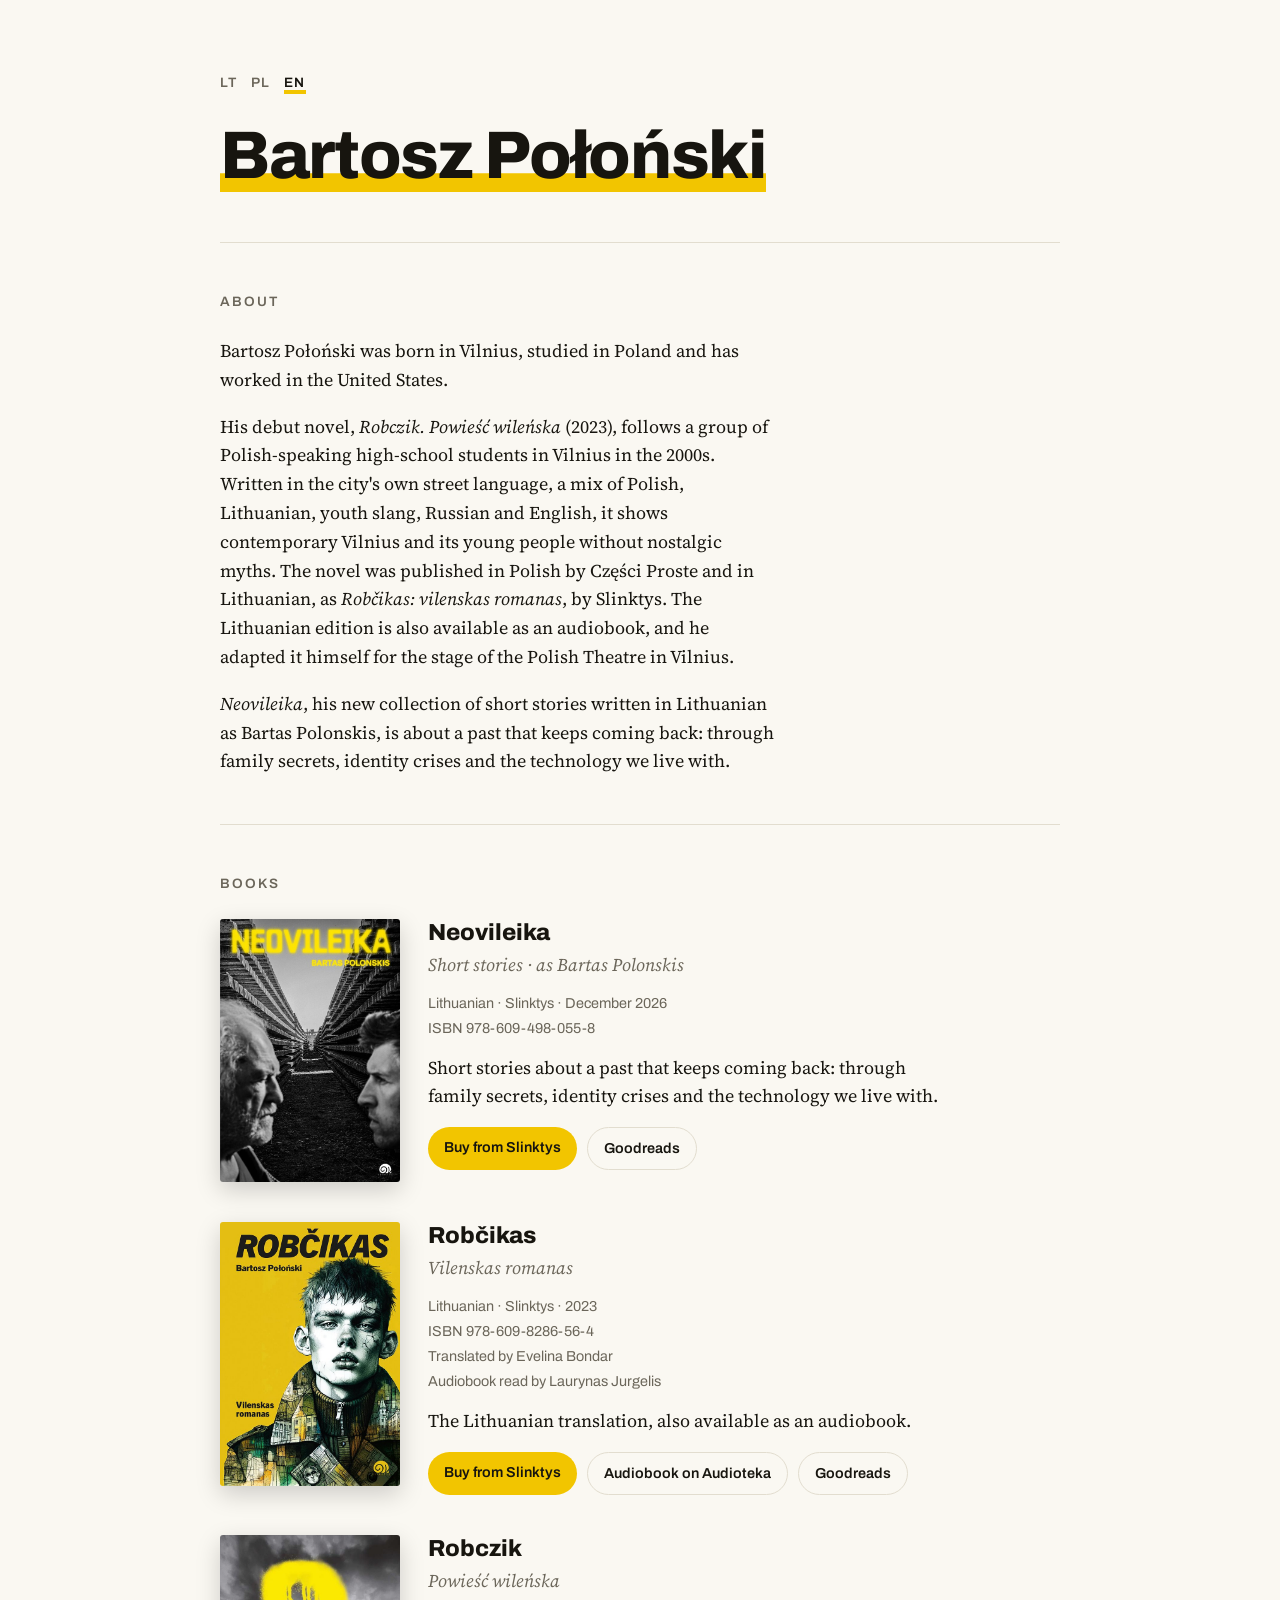
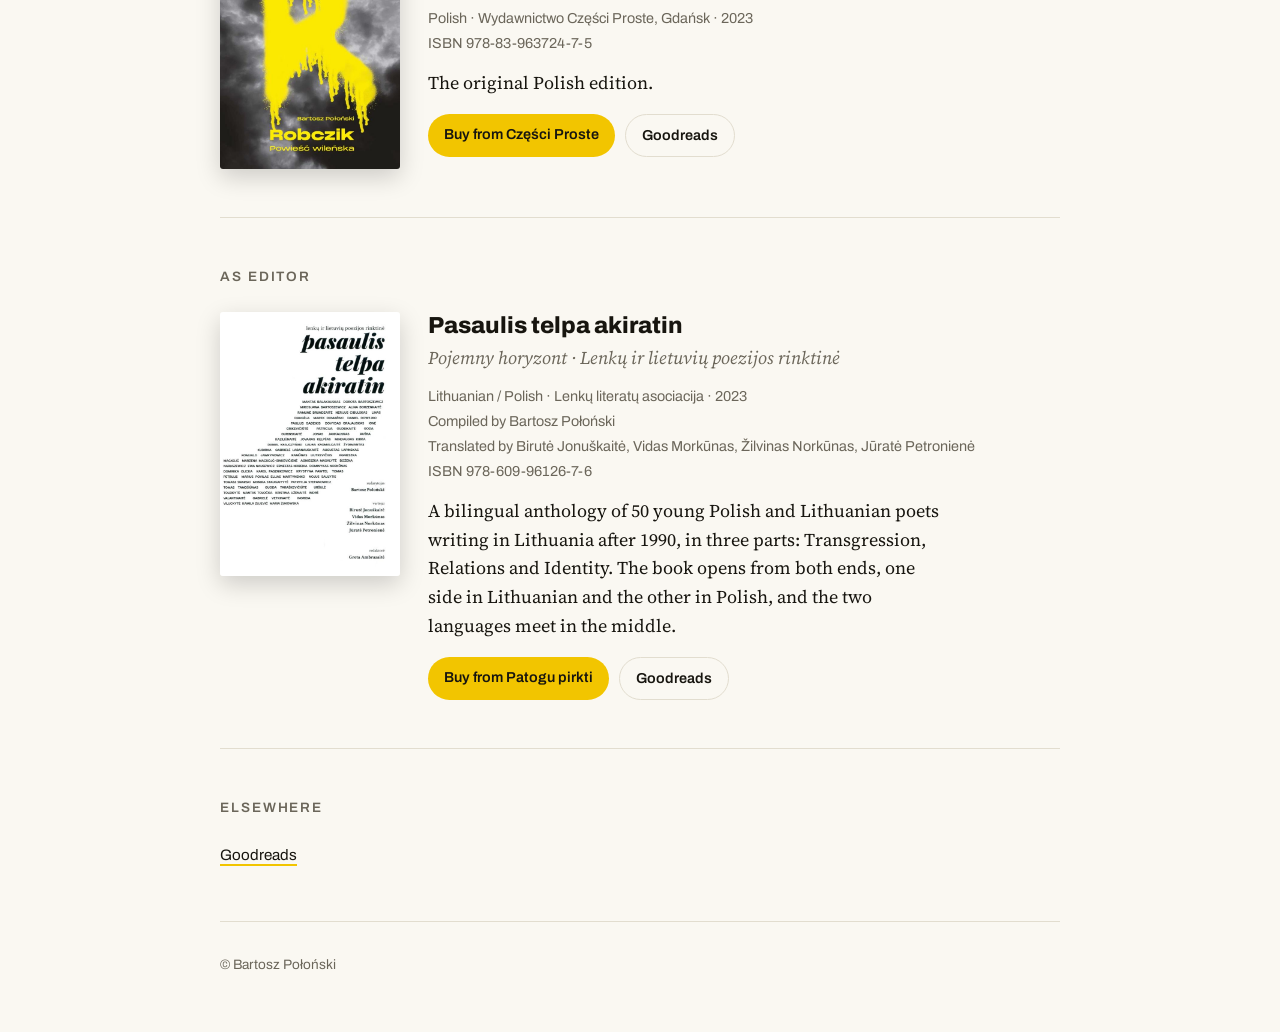
==== en/index.html @ 81e1cc65 "Trilingual site: Lithuanian main, Polish /pl/, English /en/; shared style.css" ====
<!doctype html>
<html lang="en">
<head>
<meta charset="utf-8">
<meta name="viewport" content="width=device-width, initial-scale=1">
<title>Bartosz Połoński</title>
<meta name="description" content="Bartosz Połoński (Bartas Polonskis): Robczik / Robčikas, Neovileika, Pasaulis telpa akiratin.">
<meta property="og:title" content="Bartosz Połoński">
<meta property="og:description" content="Robczik / Robčikas, Neovileika, Pasaulis telpa akiratin.">
<meta property="og:image" content="https://barelief.github.io/images/robczik_lt.jpg">
<link rel="canonical" href="https://barelief.github.io/en/">
<link rel="alternate" hreflang="lt" href="https://barelief.github.io/">
<link rel="alternate" hreflang="pl" href="https://barelief.github.io/pl/">
<link rel="alternate" hreflang="en" href="https://barelief.github.io/en/">
<link rel="alternate" hreflang="x-default" href="https://barelief.github.io/">
<link rel="preconnect" href="https://fonts.googleapis.com">
<link rel="preconnect" href="https://fonts.gstatic.com" crossorigin>
<link href="https://fonts.googleapis.com/css2?family=Archivo:wght@400;600;800&family=Source+Serif+4:ital,wght@0,400;0,600;1,400&display=swap" rel="stylesheet">
<link rel="stylesheet" href="../style.css">
</head>
<body>
<div class="wrap">
  <header>
    <nav class="langs" aria-label="Language">
      <a href="../" hreflang="lt" lang="lt">LT</a>
      <a href="../pl/" hreflang="pl" lang="pl">PL</a>
      <a href="./" hreflang="en" aria-current="page">EN</a>
    </nav>
    <h1><span>Bartosz Połoński</span></h1>
  </header>

  <section class="bio">
    <h2>About</h2>
    <p>Bartosz Połoński was born in Vilnius, studied in Poland and has worked in the United States.</p>
    <p>His debut novel, <em>Robczik. Powieść wileńska</em> (2023), follows a group of Polish-speaking high-school students in Vilnius in the 2000s. Written in the city's own street language, a mix of Polish, Lithuanian, youth slang, Russian and English, it shows contemporary Vilnius and its young people without nostalgic myths. The novel was published in Polish by Części Proste and in Lithuanian, as <em>Robčikas: vilenskas romanas</em>, by Slinktys. The Lithuanian edition is also available as an audiobook, and he adapted it himself for the stage of the Polish Theatre in Vilnius.</p>
    <p><em>Neovileika</em>, his new collection of short stories written in Lithuanian as Bartas Polonskis, is about a past that keeps coming back: through family secrets, identity crises and the technology we live with.</p>
  </section>

  <section>
    <h2>Books</h2>

    <article class="book">
      <img src="../images/neo.jpg" alt="Cover of Neovileika" width="600" height="877">
      <div>
        <h3>Neovileika</h3>
        <p class="sub">Short stories · as Bartas Polonskis</p>
        <div class="meta">
          <div>Lithuanian · Slinktys · December 2026</div>
          <div>ISBN 978-609-498-055-8</div>
        </div>
        <p class="desc">Short stories about a past that keeps coming back: through family secrets, identity crises and the technology we live with.</p>
        <div class="buttons">
          <a class="btn" href="https://www.slinktys.lt/neovileika.htmlb">Buy from Slinktys</a>
          <a class="btn ghost" href="https://www.goodreads.com/book/show/262122124-neovileika">Goodreads</a>
        </div>
      </div>
    </article>

    <article class="book">
      <img src="../images/robczik_lt.jpg" alt="Cover of Robčikas: vilenskas romanas" width="570" height="836">
      <div>
        <h3>Robčikas</h3>
        <p class="sub">Vilenskas romanas</p>
        <div class="meta">
          <div>Lithuanian · Slinktys · 2023</div>
          <div>ISBN 978-609-8286-56-4</div>
          <div>Translated by Evelina Bondar</div>
          <div>Audiobook read by Laurynas Jurgelis</div>
        </div>
        <p class="desc">The Lithuanian translation, also available as an audiobook.</p>
        <div class="buttons">
          <a class="btn" href="https://www.slinktys.lt/405-robcikas.htmls">Buy from Slinktys</a>
          <a class="btn ghost" href="https://audioteka.com/lt/audiobook/robcikas/">Audiobook on Audioteka</a>
          <a class="btn ghost" href="https://www.goodreads.com/book/show/209229170-rob-ikas">Goodreads</a>
        </div>
      </div>
    </article>

    <article class="book">
      <img src="../images/robczik_pl.jpg" alt="Cover of Robczik. Powieść wileńska" width="600" height="782">
      <div>
        <h3>Robczik</h3>
        <p class="sub">Powieść wileńska</p>
        <div class="meta">
          <div>Polish · Wydawnictwo Części Proste, Gdańsk · 2023</div>
          <div>ISBN 978-83-963724-7-5</div>
        </div>
        <p class="desc">The original Polish edition.</p>
        <div class="buttons">
          <a class="btn" href="https://czesciproste.pl/sklep/23-robczik.html">Buy from Części Proste</a>
          <a class="btn ghost" href="https://www.goodreads.com/book/show/199139488">Goodreads</a>
        </div>
      </div>
    </article>
  </section>

  <section>
    <h2>As editor</h2>

    <article class="book">
      <img src="../images/pta_lt.jpg" alt="Cover of Pasaulis telpa akiratin" width="600" height="881">
      <div>
        <h3>Pasaulis telpa akiratin</h3>
        <p class="sub">Pojemny horyzont · Lenkų ir lietuvių poezijos rinktinė</p>
        <div class="meta">
          <div>Lithuanian / Polish · Lenkų literatų asociacija · 2023</div>
          <div>Compiled by Bartosz Połoński</div>
          <div>Translated by Birutė Jonuškaitė, Vidas Morkūnas, Žilvinas Norkūnas, Jūratė Petronienė</div>
          <div>ISBN 978-609-96126-7-6</div>
        </div>
        <p class="desc">A bilingual anthology of 50 young Polish and Lithuanian poets writing in Lithuania after 1990, in three parts: Transgression, Relations and Identity. The book opens from both ends, one side in Lithuanian and the other in Polish, and the two languages meet in the middle.</p>
        <div class="buttons">
          <a class="btn" href="https://www.patogupirkti.lt/knyga/pasaulis-telpa-akiratin-lenku-ir-lietuviu-poezijos-rinktine.html">Buy from Patogu pirkti</a>
          <a class="btn ghost" href="https://www.goodreads.com/book/show/262121691-pasaulis-telpa-akiratin-lenk-ir-lietuvi-poezijos-rinktin">Goodreads</a>
        </div>
      </div>
    </article>
  </section>

  <section class="contact">
    <h2>Elsewhere</h2>
    <ul>
      <li><a href="https://www.goodreads.com/author/show/44415047.Bartosz_Po_o_ski">Goodreads</a></li>
    </ul>
  </section>

  <footer>© Bartosz Połoński</footer>
</div>
</body>
</html>
---- style.css ----
:root {
  --bg: #faf8f2;
  --fg: #17150f;
  --muted: #6b665a;
  --line: #e2ddcf;
  --accent: #f2c500;
  --card: #ffffff;
}
@media (prefers-color-scheme: dark) {
  :root {
    --bg: #141310;
    --fg: #f1eee6;
    --muted: #a39e90;
    --line: #2e2b24;
    --card: #1c1a16;
  }
}
* { box-sizing: border-box; }
html { -webkit-text-size-adjust: 100%; }
body {
  margin: 0;
  background: var(--bg);
  color: var(--fg);
  font: 18px/1.6 "Source Serif 4", Georgia, serif;
}
.wrap { max-width: 880px; margin: 0 auto; padding: 0 20px; }
header { padding: 72px 0 40px; border-bottom: 1px solid var(--line); }
h1, h2, h3, .sans { font-family: "Archivo", system-ui, sans-serif; }
h1 {
  font-size: clamp(2.4rem, 7vw, 4.2rem);
  font-weight: 800;
  line-height: 1.02;
  letter-spacing: -0.02em;
  margin: 0 0 12px;
}
h1 span { box-shadow: inset 0 -0.28em 0 var(--accent); }
section { padding: 48px 0; border-bottom: 1px solid var(--line); }
h2 { font-size: 0.85rem; text-transform: uppercase; letter-spacing: 0.14em; color: var(--muted); margin: 0 0 24px; font-weight: 600; }
.bio p { margin: 0 0 1em; max-width: 62ch; }
.bio p:last-child { margin-bottom: 0; }
.lang { color: var(--muted); font-style: italic; font-size: 0.95rem; }
.book {
  display: grid;
  grid-template-columns: 180px 1fr;
  gap: 28px;
  align-items: start;
  margin-bottom: 40px;
}
.book:last-child { margin-bottom: 0; }
.book img { width: 100%; height: auto; display: block; border-radius: 3px; box-shadow: 0 8px 24px rgba(0,0,0,0.18); }
.book h3 { margin: 0 0 4px; font-size: 1.45rem; line-height: 1.2; font-weight: 800; }
.book .sub { margin: 0 0 12px; color: var(--muted); font-style: italic; }
.meta { font-family: "Archivo", sans-serif; font-size: 0.9rem; color: var(--muted); margin: 0 0 14px; }
.meta div { margin: 2px 0; }
.book p.desc { margin: 0 0 16px; max-width: 58ch; }
.buttons { display: flex; flex-wrap: wrap; gap: 10px; }
.btn {
  font-family: "Archivo", sans-serif;
  font-size: 0.9rem;
  font-weight: 600;
  text-decoration: none;
  color: #17150f;
  background: var(--accent);
  padding: 9px 16px;
  border-radius: 999px;
}
.btn.ghost { background: transparent; color: var(--fg); border: 1px solid var(--line); }
.btn:hover { filter: brightness(0.95); }
.contact a { color: var(--fg); text-decoration-color: var(--accent); text-decoration-thickness: 2px; text-underline-offset: 4px; }
.contact ul { list-style: none; padding: 0; margin: 0; font-family: "Archivo", sans-serif; font-size: 0.95rem; }
.contact li { margin: 6px 0; }
footer { padding: 32px 0 56px; color: var(--muted); font-family: "Archivo", sans-serif; font-size: 0.85rem; }
@media (max-width: 600px) {
  header { padding: 48px 0 32px; }
  .book { grid-template-columns: 110px 1fr; gap: 18px; }
  .book h3 { font-size: 1.2rem; }
}
.langs { display: flex; gap: 14px; margin: 0 0 28px; font-family: "Archivo", sans-serif; font-size: 0.85rem; font-weight: 600; letter-spacing: 0.08em; }
.langs a { color: var(--muted); text-decoration: none; }
.langs a:hover { color: var(--fg); }
.langs a[aria-current] { color: var(--fg); box-shadow: inset 0 -0.3em 0 var(--accent); }
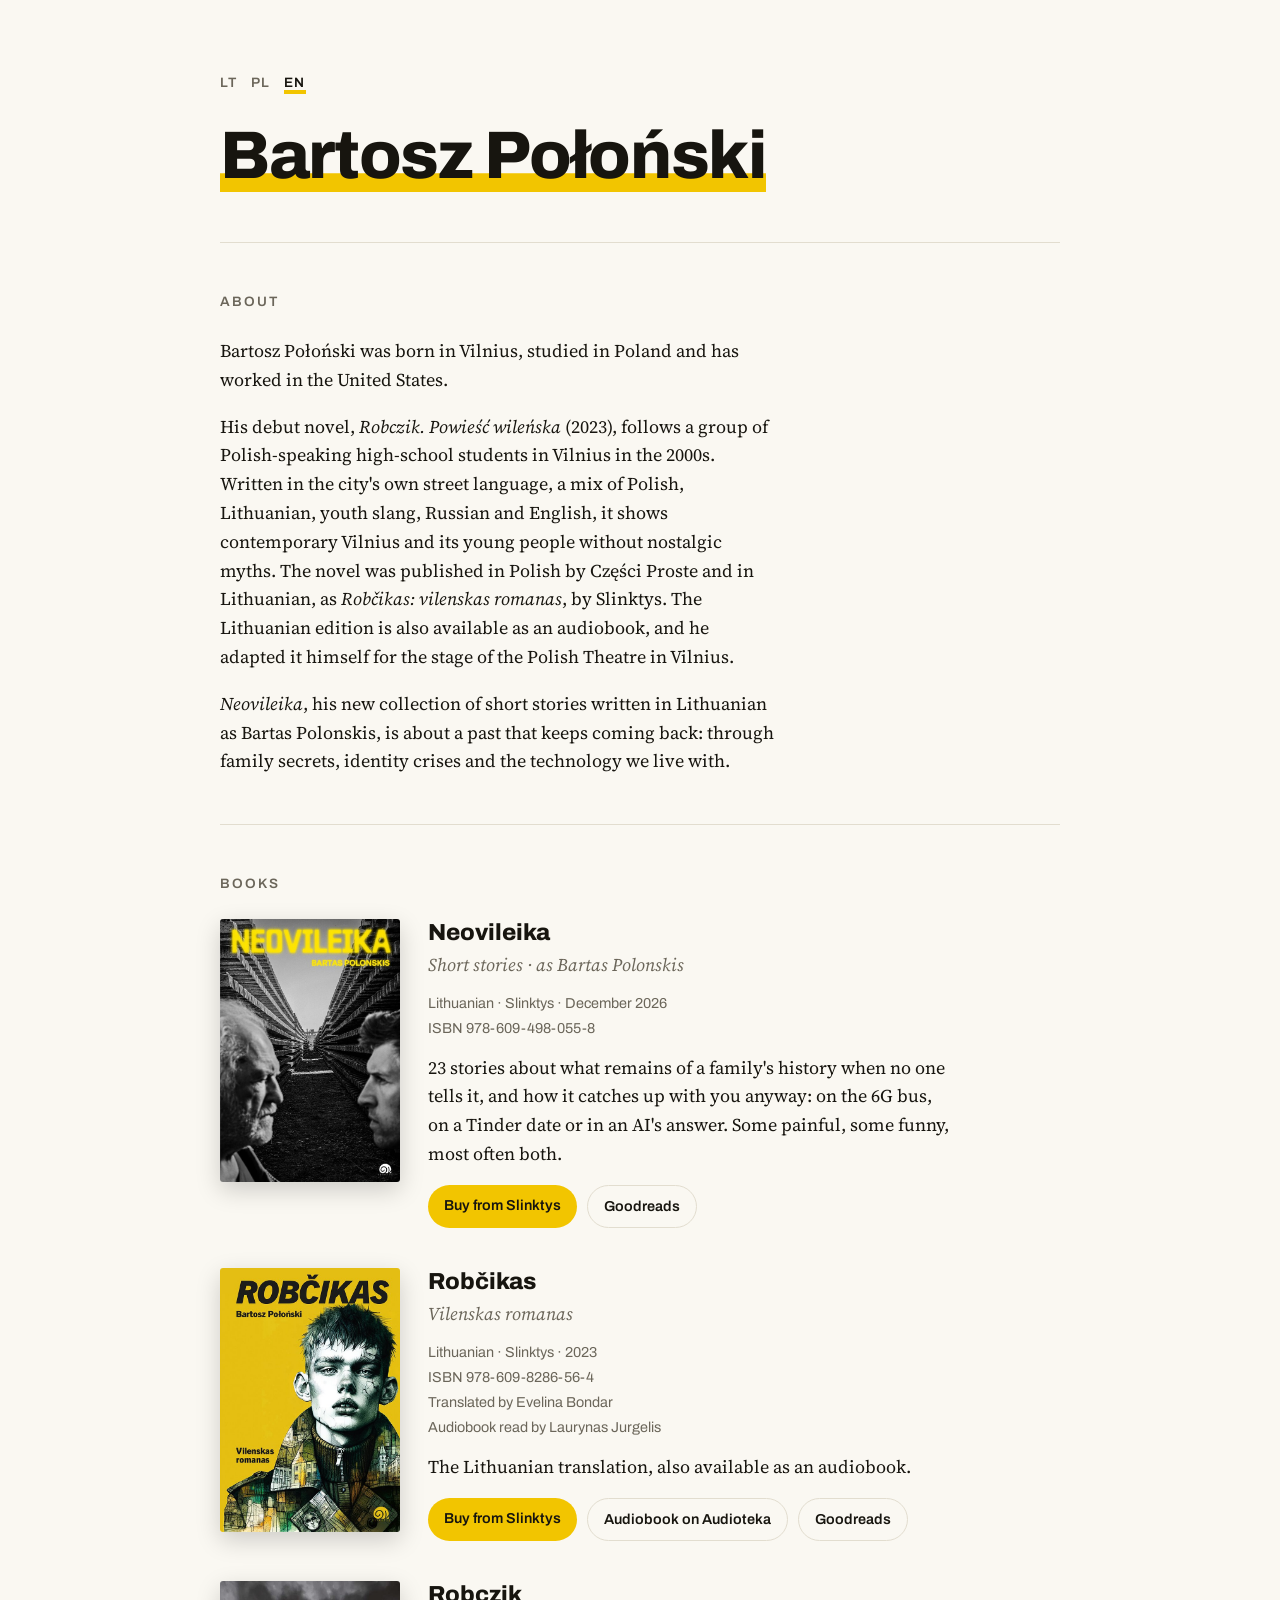
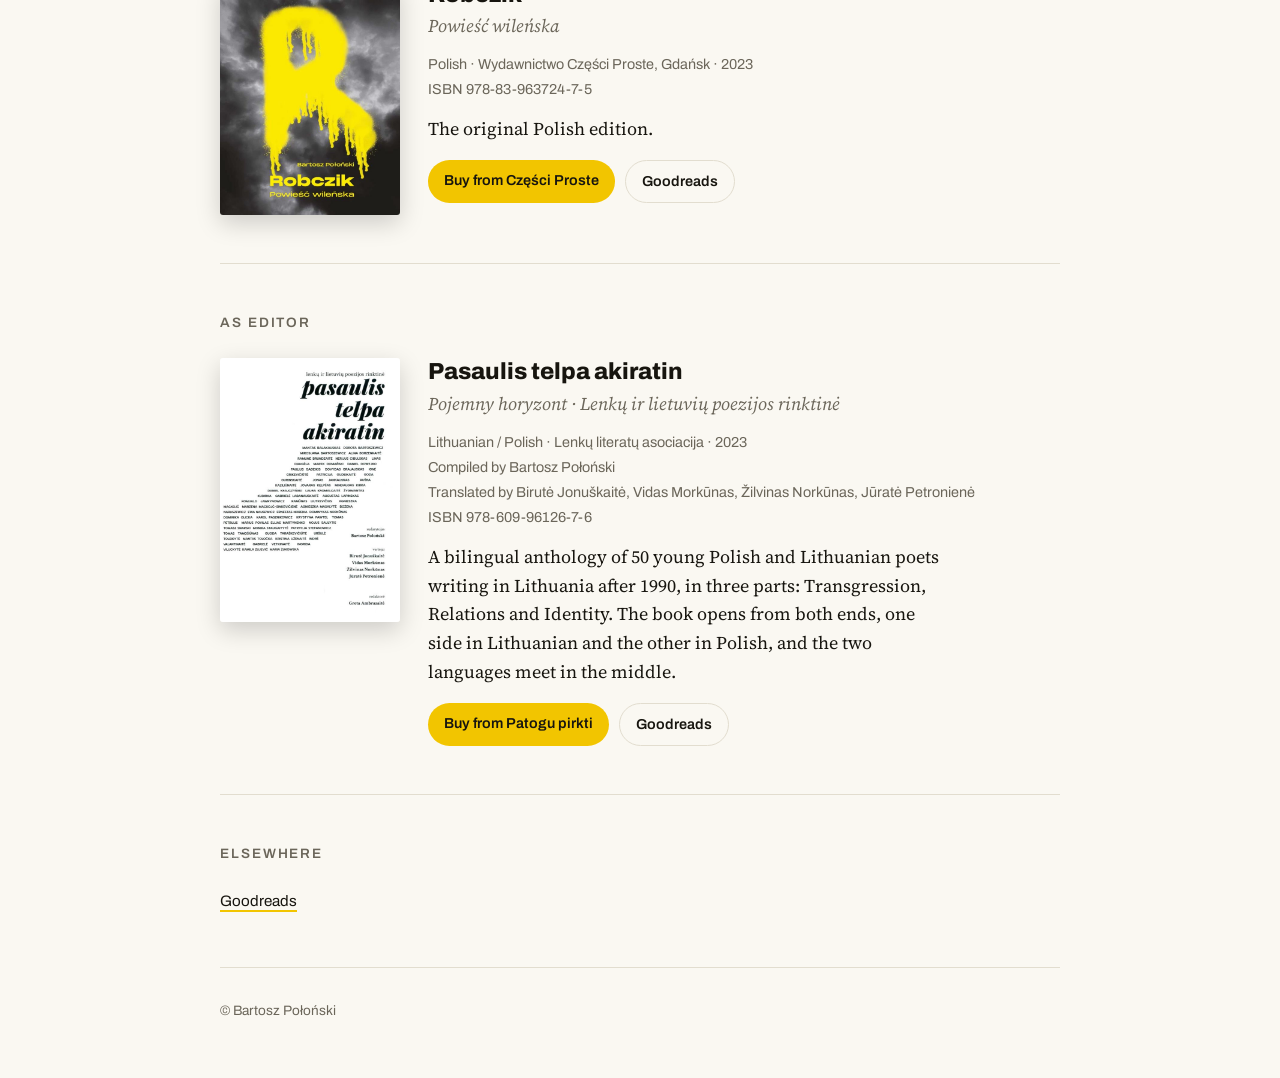
==== commit 6926f145: "Neovileika: new short description (LT/PL/EN)" ====
--- a/en/index.html
+++ b/en/index.html
@@ -48,7 +48,7 @@
           <div>Lithuanian · Slinktys · December 2026</div>
           <div>ISBN 978-609-498-055-8</div>
         </div>
-        <p class="desc">Short stories about a past that keeps coming back: through family secrets, identity crises and the technology we live with.</p>
+        <p class="desc">23 stories about what remains of a family's history when no one tells it, and how it catches up with you anyway: on the 6G bus, on a Tinder date or in an AI's answer. Some painful, some funny, most often both.</p>
         <div class="buttons">
           <a class="btn" href="https://www.slinktys.lt/neovileika.htmlb">Buy from Slinktys</a>
           <a class="btn ghost" href="https://www.goodreads.com/book/show/262122124-neovileika">Goodreads</a>
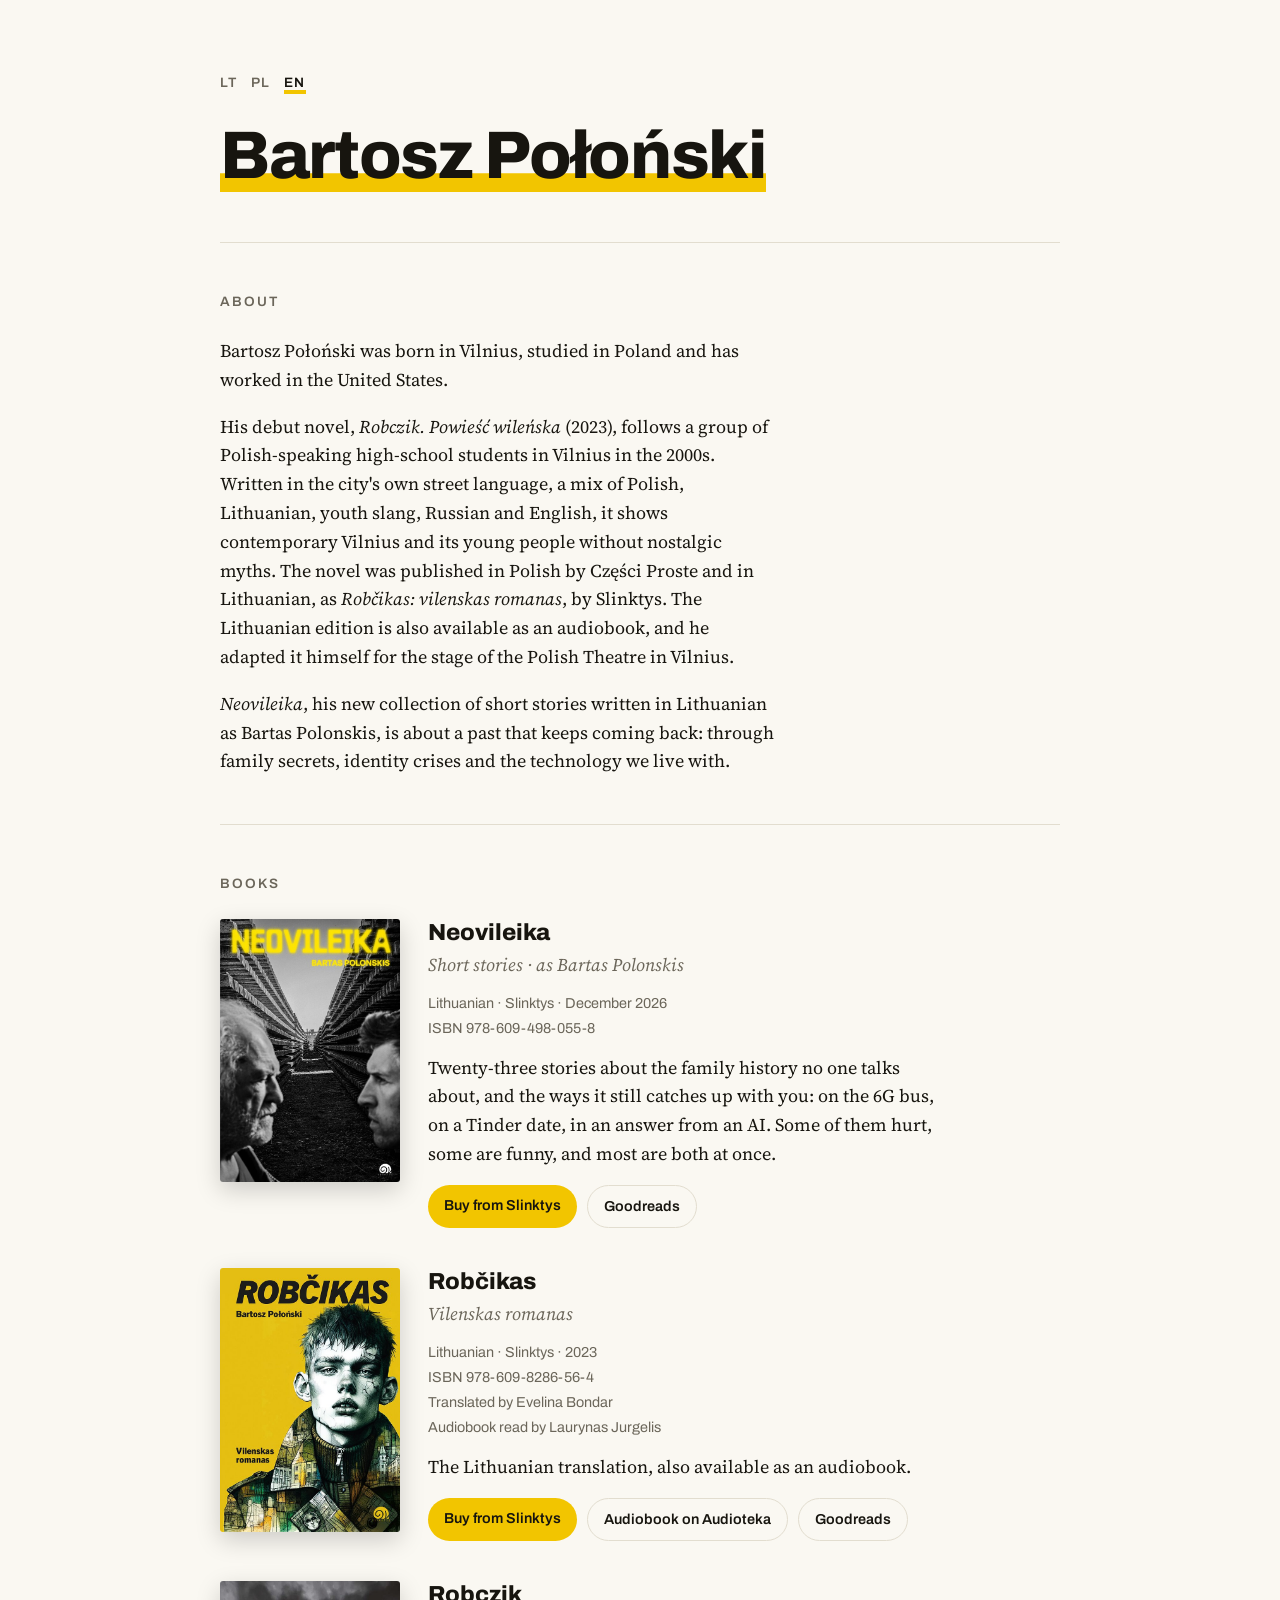
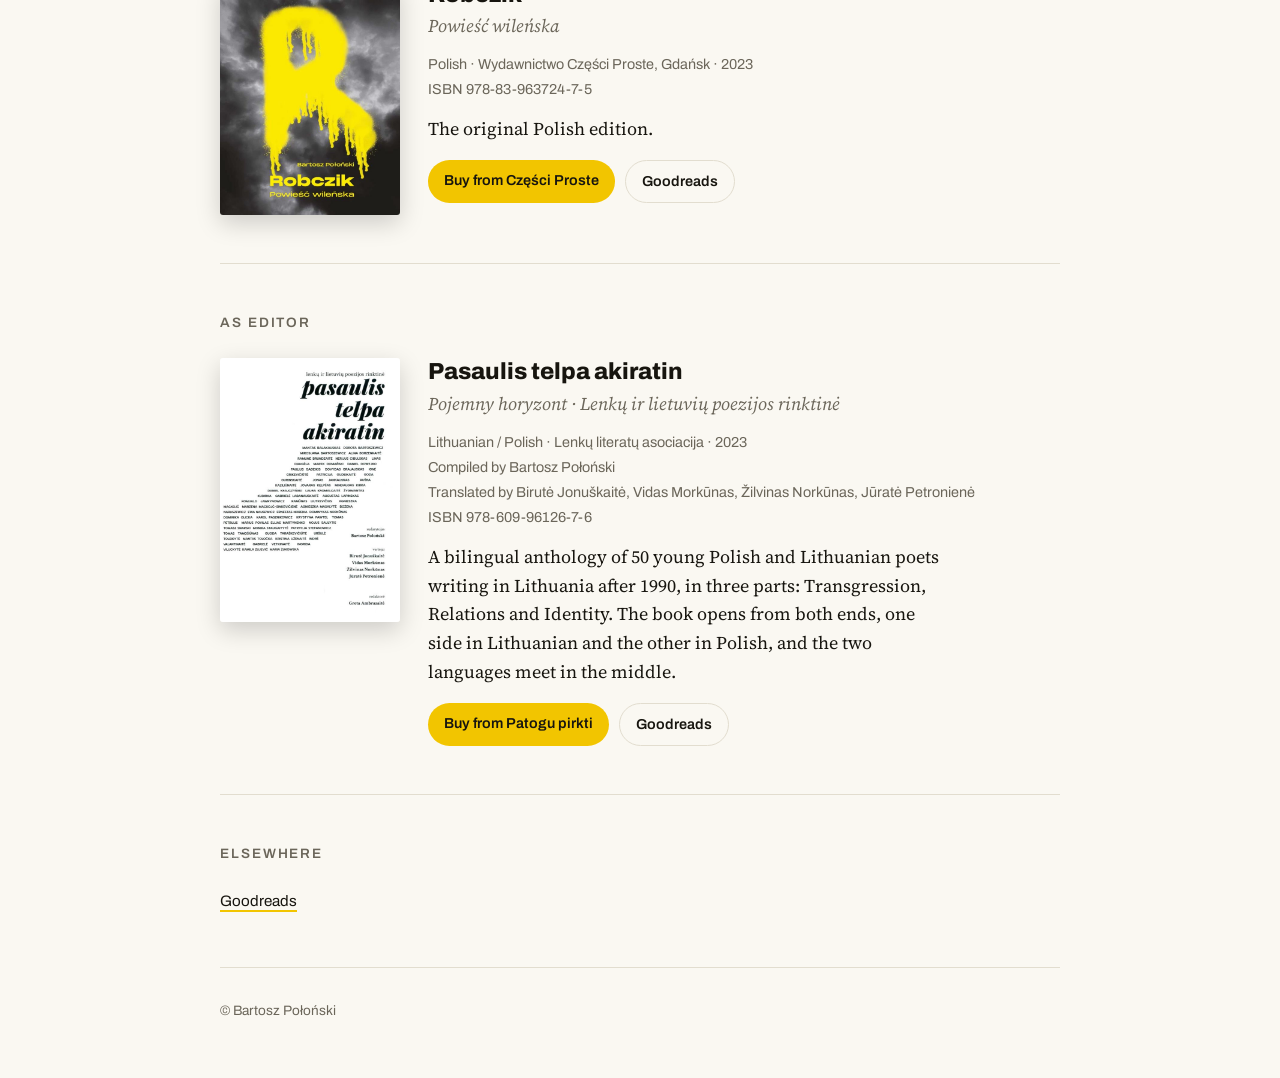
==== commit 344e397d: "Neovileika: native-sounding summary per language" ====
--- a/en/index.html
+++ b/en/index.html
@@ -48,7 +48,7 @@
           <div>Lithuanian · Slinktys · December 2026</div>
           <div>ISBN 978-609-498-055-8</div>
         </div>
-        <p class="desc">23 stories about what remains of a family's history when no one tells it, and how it catches up with you anyway: on the 6G bus, on a Tinder date or in an AI's answer. Some painful, some funny, most often both.</p>
+        <p class="desc">Twenty-three stories about the family history no one talks about, and the ways it still catches up with you: on the 6G bus, on a Tinder date, in an answer from an AI. Some of them hurt, some are funny, and most are both at once.</p>
         <div class="buttons">
           <a class="btn" href="https://www.slinktys.lt/neovileika.htmlb">Buy from Slinktys</a>
           <a class="btn ghost" href="https://www.goodreads.com/book/show/262122124-neovileika">Goodreads</a>
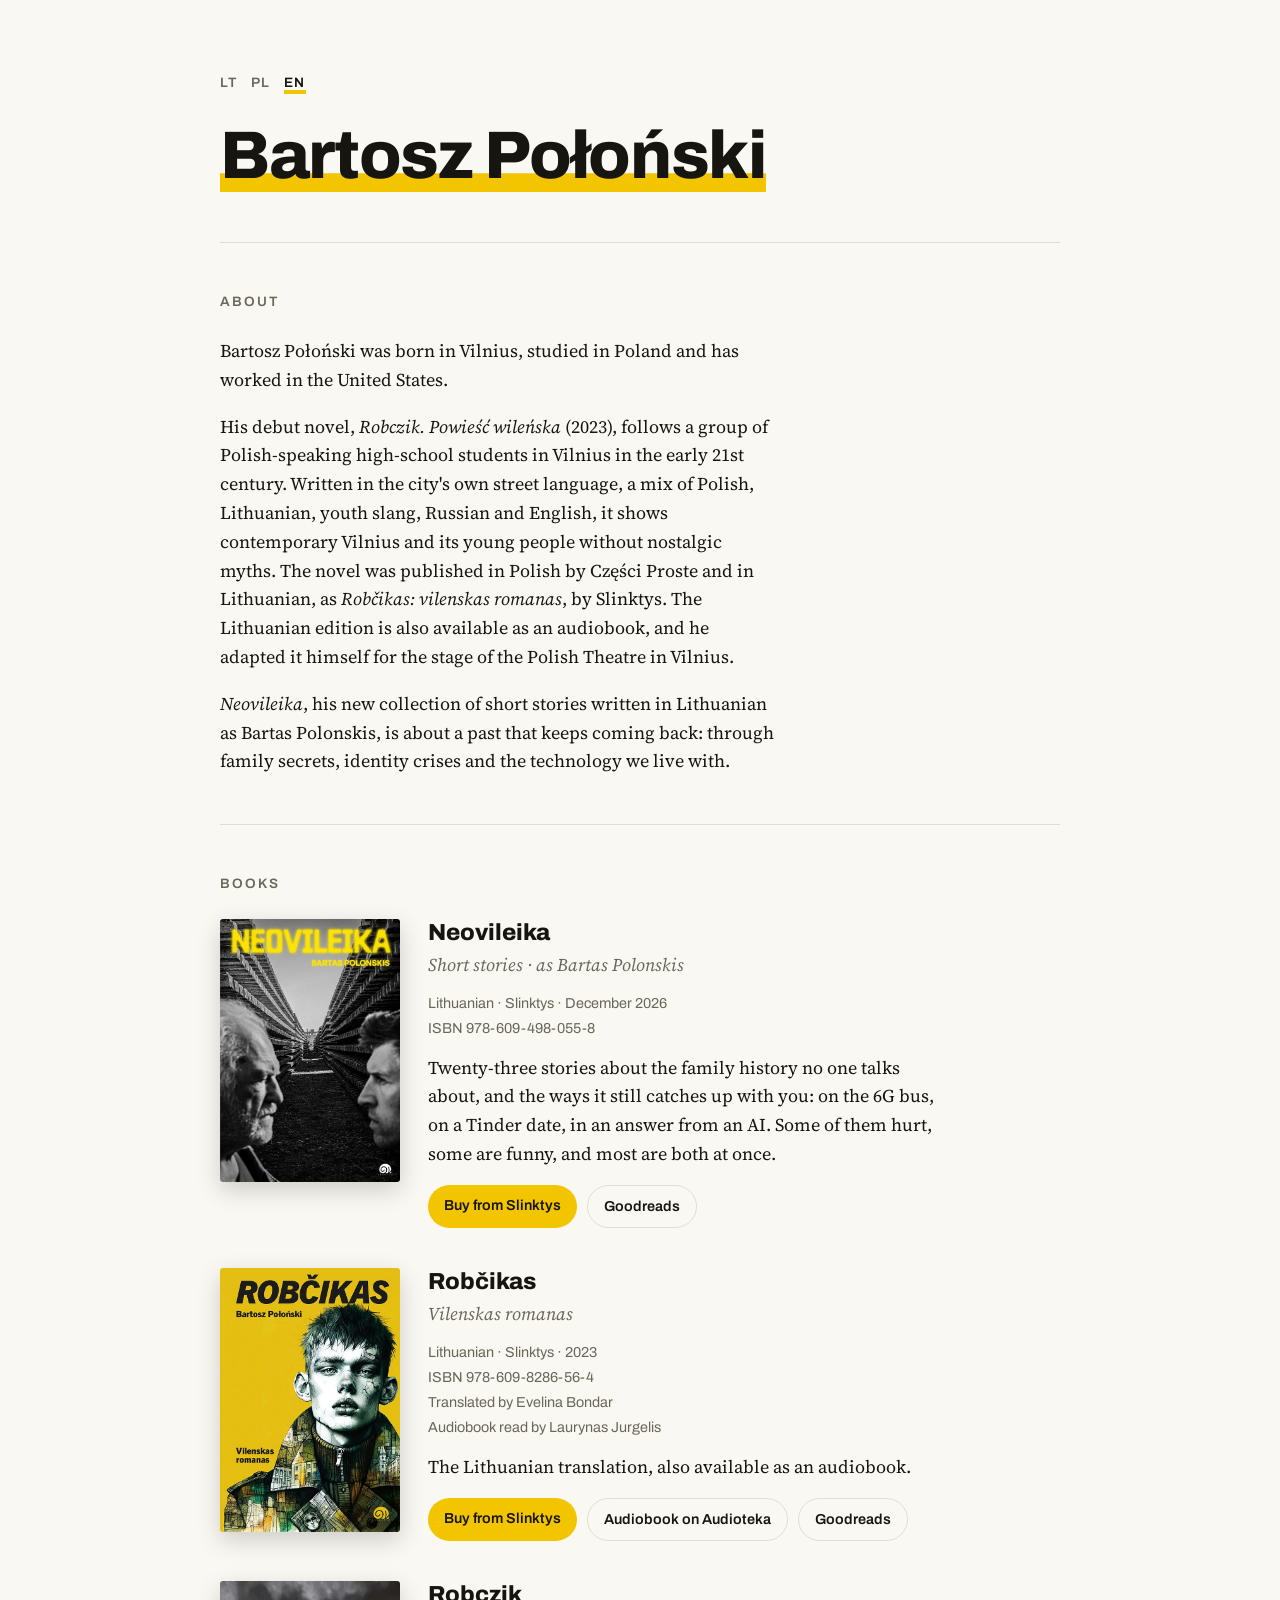
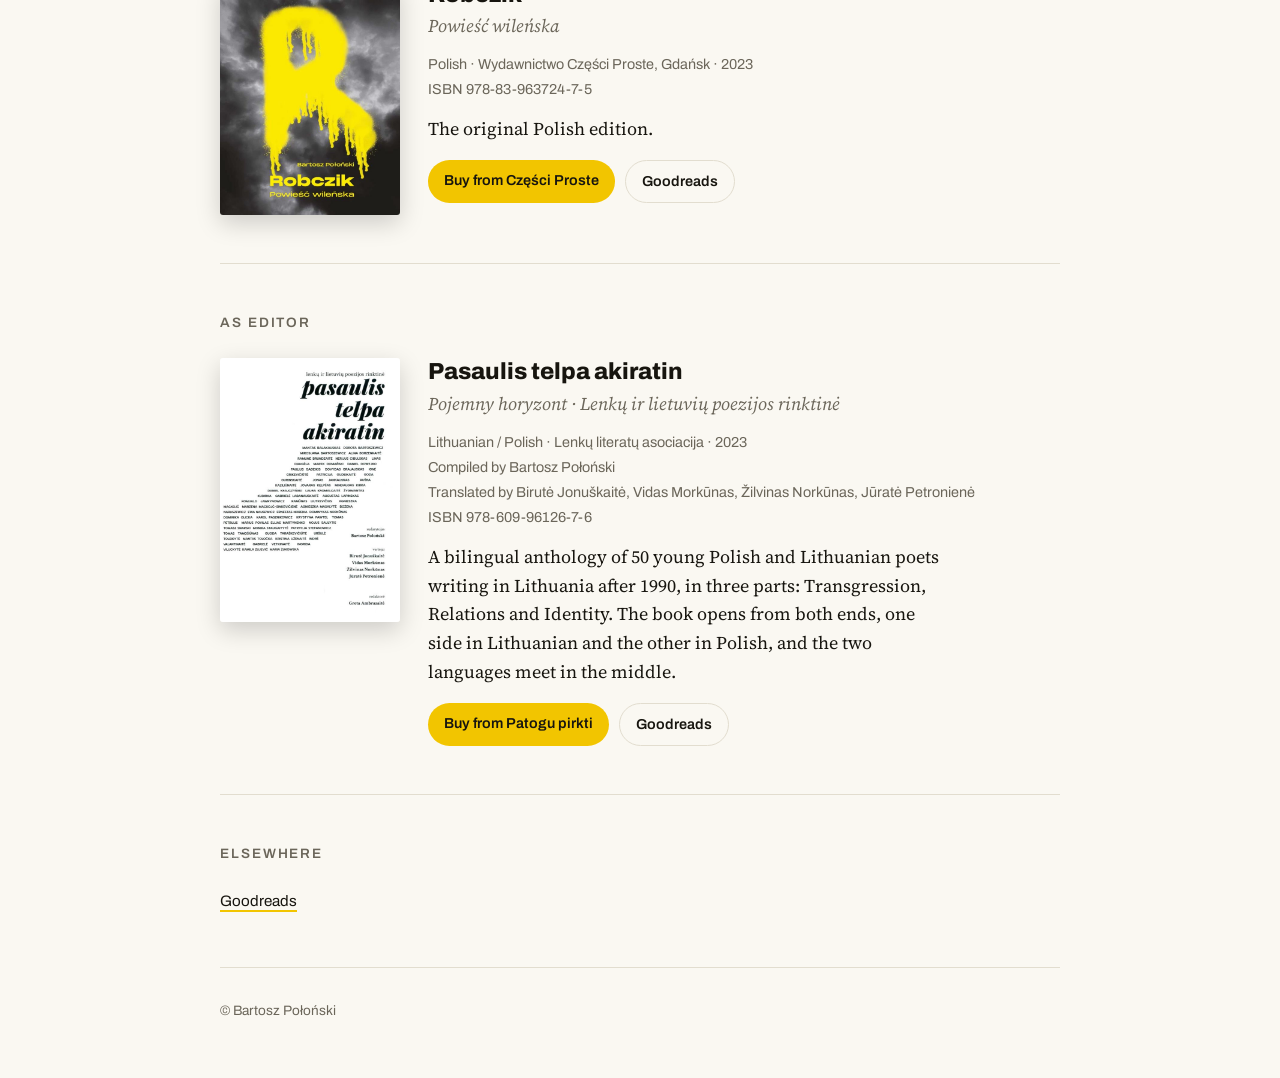
==== commit acbcd80c: "Robczik bio: early 21st century, not 2000s (PL/EN)" ====
--- a/en/index.html
+++ b/en/index.html
@@ -32,7 +32,7 @@
   <section class="bio">
     <h2>About</h2>
     <p>Bartosz Połoński was born in Vilnius, studied in Poland and has worked in the United States.</p>
-    <p>His debut novel, <em>Robczik. Powieść wileńska</em> (2023), follows a group of Polish-speaking high-school students in Vilnius in the 2000s. Written in the city's own street language, a mix of Polish, Lithuanian, youth slang, Russian and English, it shows contemporary Vilnius and its young people without nostalgic myths. The novel was published in Polish by Części Proste and in Lithuanian, as <em>Robčikas: vilenskas romanas</em>, by Slinktys. The Lithuanian edition is also available as an audiobook, and he adapted it himself for the stage of the Polish Theatre in Vilnius.</p>
+    <p>His debut novel, <em>Robczik. Powieść wileńska</em> (2023), follows a group of Polish-speaking high-school students in Vilnius in the early 21st century. Written in the city's own street language, a mix of Polish, Lithuanian, youth slang, Russian and English, it shows contemporary Vilnius and its young people without nostalgic myths. The novel was published in Polish by Części Proste and in Lithuanian, as <em>Robčikas: vilenskas romanas</em>, by Slinktys. The Lithuanian edition is also available as an audiobook, and he adapted it himself for the stage of the Polish Theatre in Vilnius.</p>
     <p><em>Neovileika</em>, his new collection of short stories written in Lithuanian as Bartas Polonskis, is about a past that keeps coming back: through family secrets, identity crises and the technology we live with.</p>
   </section>
 
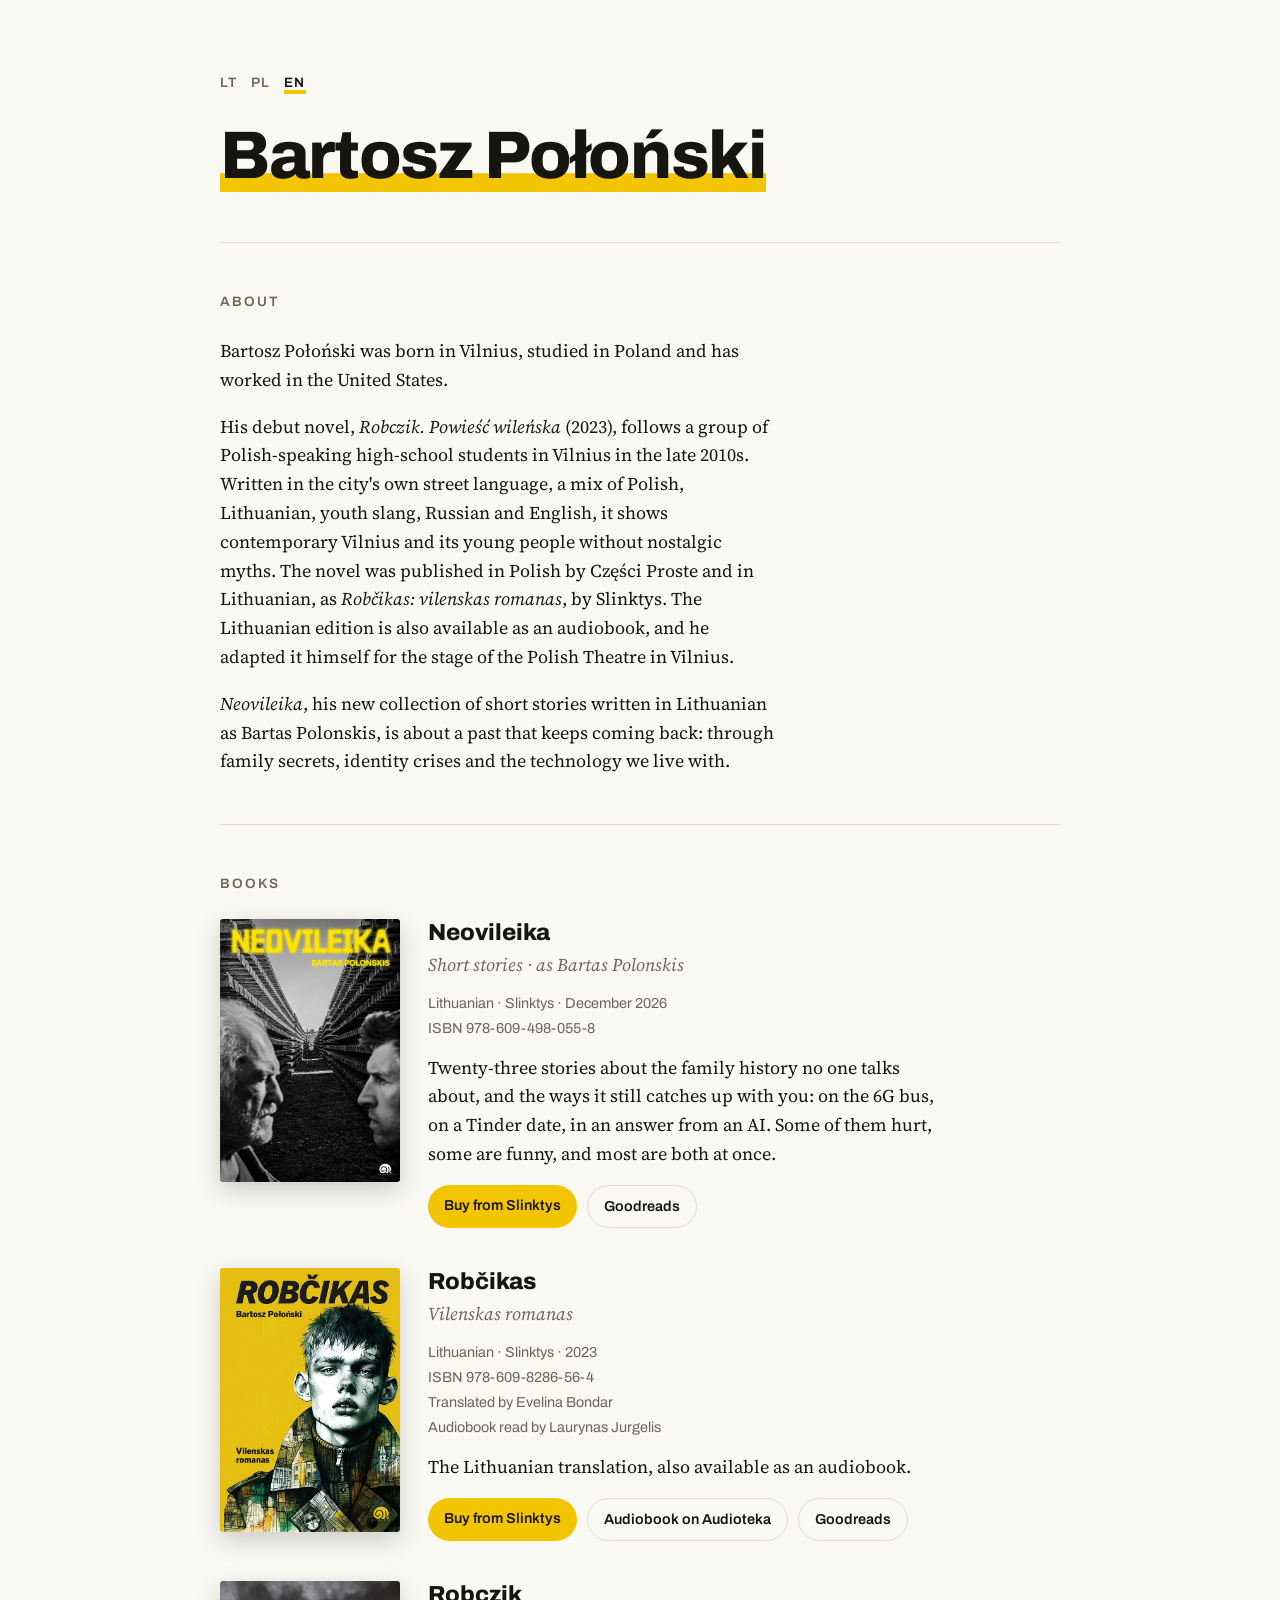
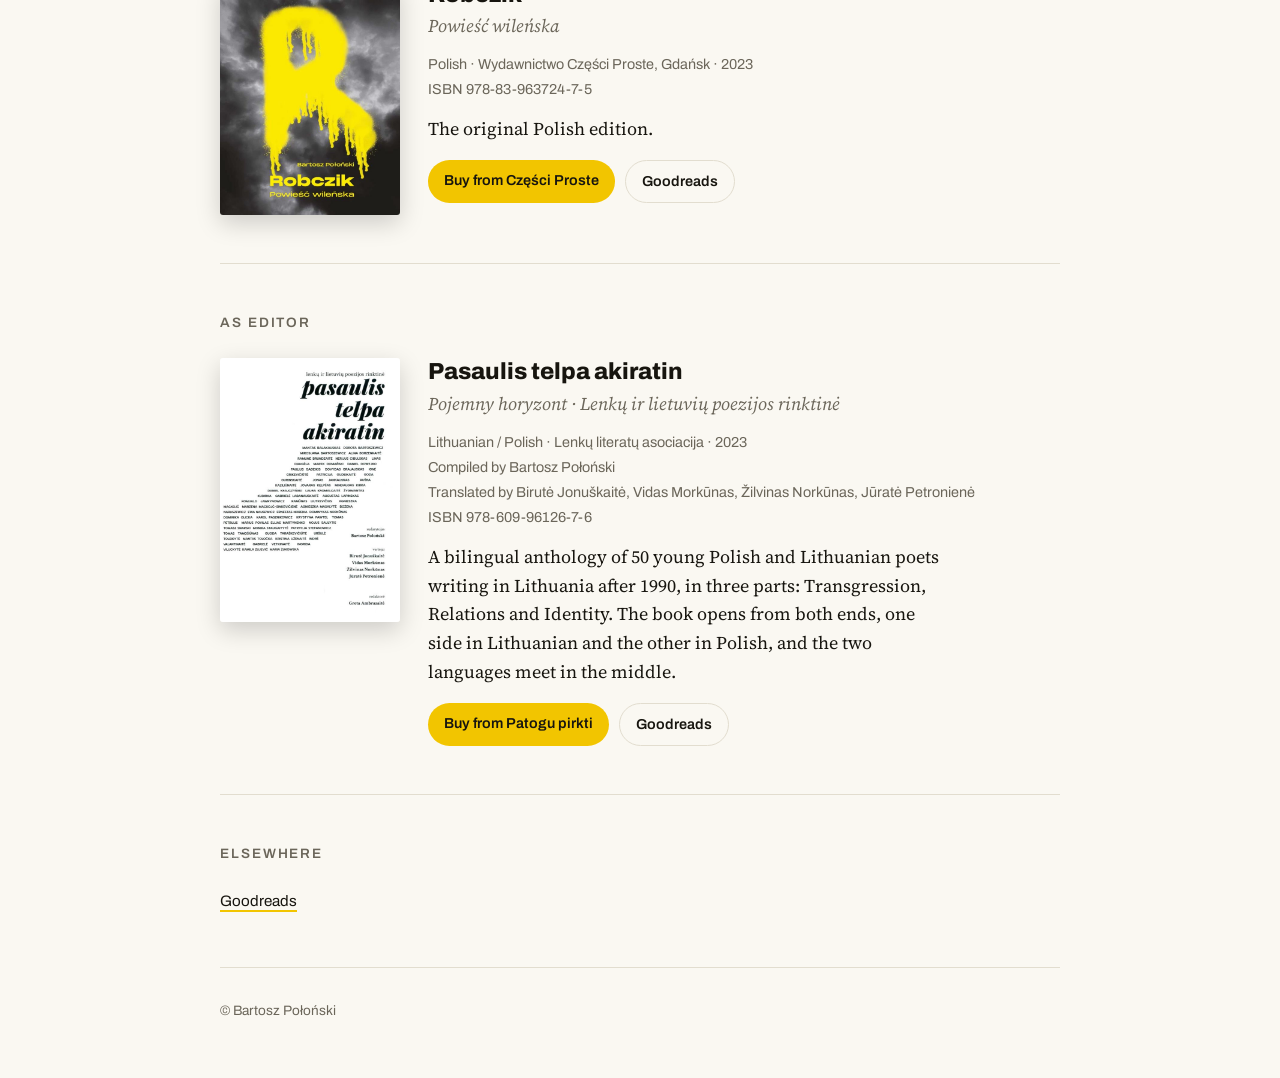
==== commit 45b3b837: "Robczik bio: late 2010s (LT/PL/EN)" ====
--- a/en/index.html
+++ b/en/index.html
@@ -32,7 +32,7 @@
   <section class="bio">
     <h2>About</h2>
     <p>Bartosz Połoński was born in Vilnius, studied in Poland and has worked in the United States.</p>
-    <p>His debut novel, <em>Robczik. Powieść wileńska</em> (2023), follows a group of Polish-speaking high-school students in Vilnius in the early 21st century. Written in the city's own street language, a mix of Polish, Lithuanian, youth slang, Russian and English, it shows contemporary Vilnius and its young people without nostalgic myths. The novel was published in Polish by Części Proste and in Lithuanian, as <em>Robčikas: vilenskas romanas</em>, by Slinktys. The Lithuanian edition is also available as an audiobook, and he adapted it himself for the stage of the Polish Theatre in Vilnius.</p>
+    <p>His debut novel, <em>Robczik. Powieść wileńska</em> (2023), follows a group of Polish-speaking high-school students in Vilnius in the late 2010s. Written in the city's own street language, a mix of Polish, Lithuanian, youth slang, Russian and English, it shows contemporary Vilnius and its young people without nostalgic myths. The novel was published in Polish by Części Proste and in Lithuanian, as <em>Robčikas: vilenskas romanas</em>, by Slinktys. The Lithuanian edition is also available as an audiobook, and he adapted it himself for the stage of the Polish Theatre in Vilnius.</p>
     <p><em>Neovileika</em>, his new collection of short stories written in Lithuanian as Bartas Polonskis, is about a past that keeps coming back: through family secrets, identity crises and the technology we live with.</p>
   </section>
 
